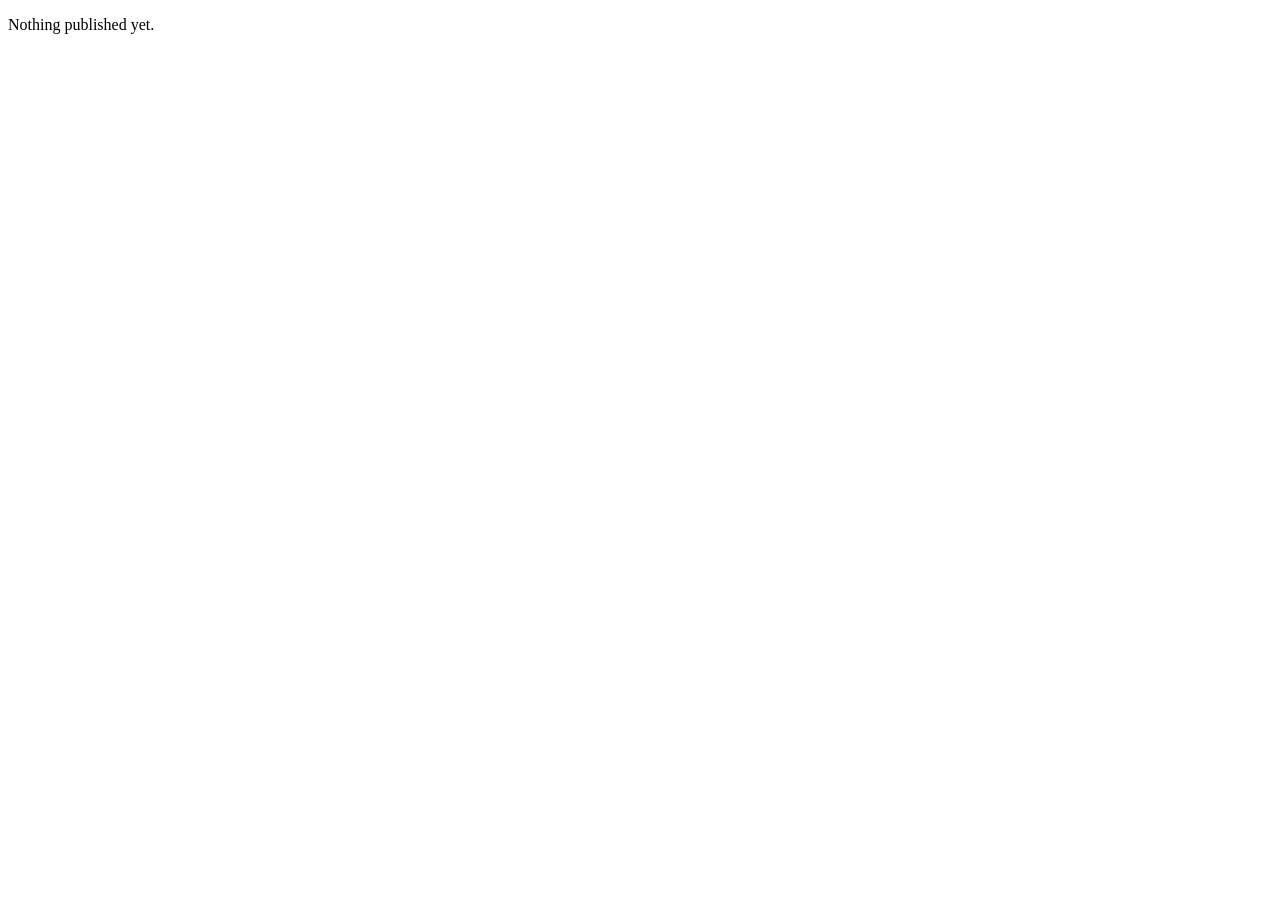
==== index.html @ 8b1a0394 "Initial placeholder" ====
<!doctype html><html lang="en"><head><meta charset="utf-8"><meta name="robots" content="noindex, nofollow"><meta name="viewport" content="width=device-width,initial-scale=1"><title>Design</title></head><body><p>Nothing published yet.</p></body></html>
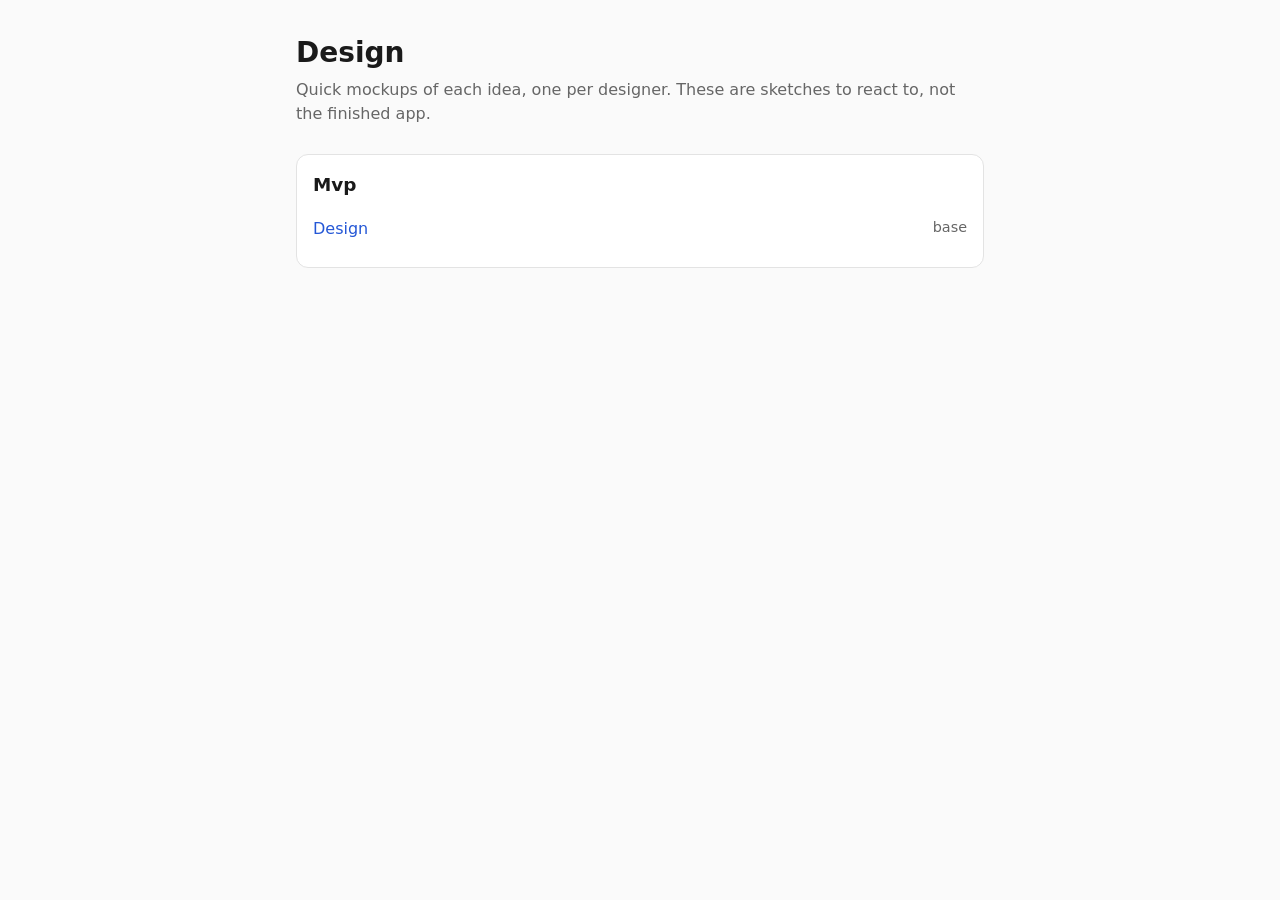
==== commit 6ae1e1b1: "Publish design mockups Built from loop_app design branches at 2026-10-22T22:31:54Z" ====
--- a/index.html
+++ b/index.html
@@ -1 +1,37 @@
-<!doctype html><html lang="en"><head><meta charset="utf-8"><meta name="robots" content="noindex, nofollow"><meta name="viewport" content="width=device-width,initial-scale=1"><title>Design</title></head><body><p>Nothing published yet.</p></body></html>
+<!doctype html>
+<html lang="en">
+<head>
+<meta name="robots" content="noindex, nofollow">
+<meta charset="utf-8">
+<meta name="viewport" content="width=device-width, initial-scale=1">
+<title>Design</title>
+<style>
+  :root { color-scheme: light dark; --fg: #1a1a1a; --muted: #666; --bg: #fafafa; --card: #fff; --line: #e3e3e3; --accent: #2457d6; }
+  @media (prefers-color-scheme: dark) { :root { --fg: #ececec; --muted: #9a9a9a; --bg: #111; --card: #1b1b1b; --line: #2c2c2c; --accent: #7aa2ff; } }
+  * { box-sizing: border-box; }
+  body { margin: 0; font: 16px/1.5 system-ui, -apple-system, sans-serif; color: var(--fg); background: var(--bg); }
+  main { max-width: 720px; margin: 0 auto; padding: 32px 16px 64px; }
+  h1 { font-size: 1.75rem; margin: 0 0 4px; }
+  .lede { color: var(--muted); margin: 0 0 28px; }
+  section { background: var(--card); border: 1px solid var(--line); border-radius: 12px; padding: 16px; margin-bottom: 16px; }
+  h2 { font-size: 1.15rem; margin: 0 0 8px; }
+  ul { list-style: none; padding: 0; margin: 0; }
+  li + li { border-top: 1px solid var(--line); }
+  a { display: flex; justify-content: space-between; gap: 12px; padding: 10px 0; color: var(--accent); text-decoration: none; }
+  .who { color: var(--muted); font-size: 0.9rem; white-space: nowrap; }
+  .empty { color: var(--muted); }
+</style>
+</head>
+<body>
+<main>
+<h1>Design</h1>
+<p class="lede">Quick mockups of each idea, one per designer. These are sketches to react to, not the finished app.</p>
+<section>
+<h2>Mvp</h2>
+<ul>
+<li><a href="ideas/mvp/base/"><span>Design</span><span class="who">base</span></a></li>
+</ul>
+</section>
+</main>
+</body>
+</html>
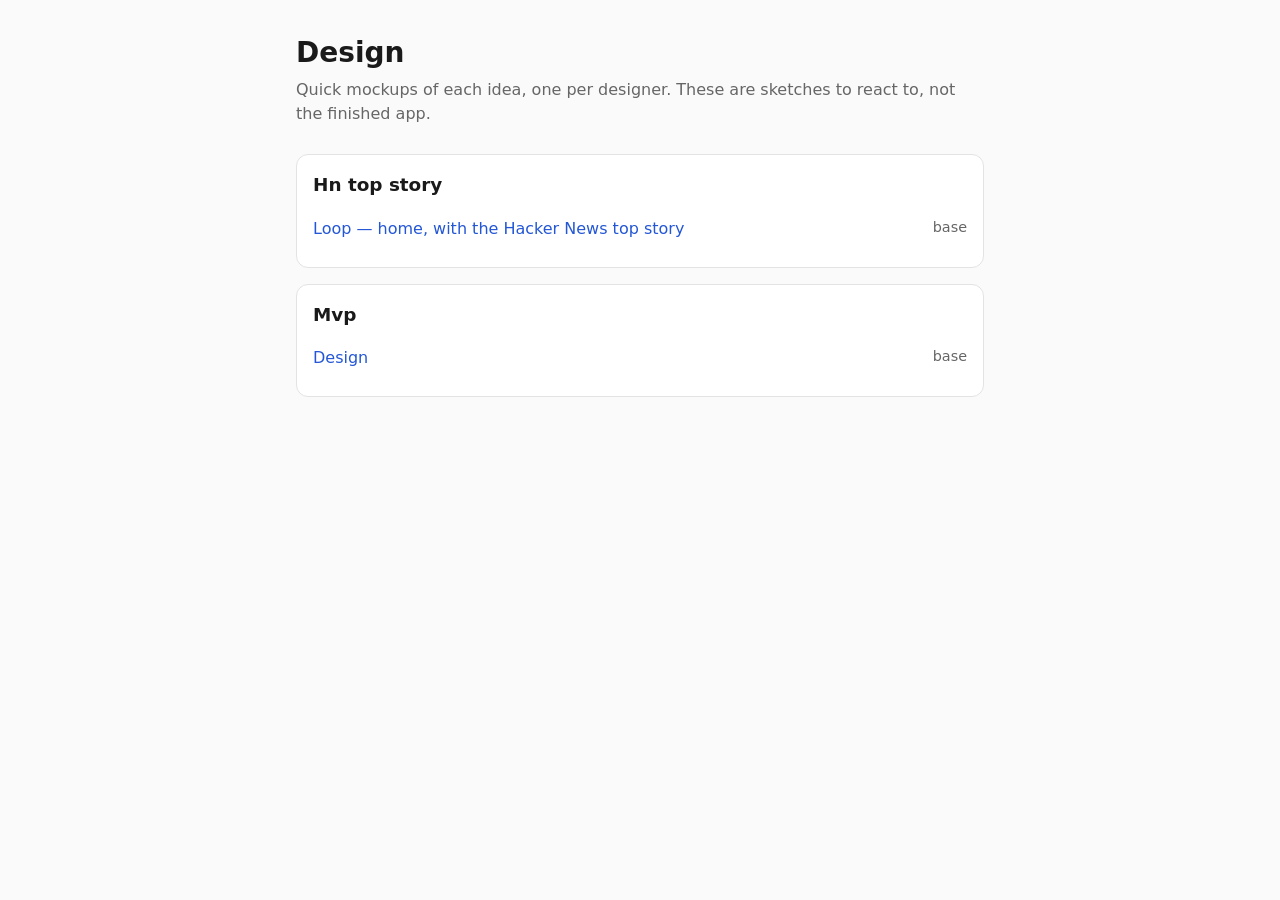
==== commit 2327786e: "Publish design mockups Built from loop_app design branches at 2026-10-22T22:50:28Z" ====
--- a/index.html
+++ b/index.html
@@ -27,6 +27,12 @@
 <h1>Design</h1>
 <p class="lede">Quick mockups of each idea, one per designer. These are sketches to react to, not the finished app.</p>
 <section>
+<h2>Hn top story</h2>
+<ul>
+<li><a href="ideas/hn_top_story/base/"><span>Loop — home, with the Hacker News top story</span><span class="who">base</span></a></li>
+</ul>
+</section>
+<section>
 <h2>Mvp</h2>
 <ul>
 <li><a href="ideas/mvp/base/"><span>Design</span><span class="who">base</span></a></li>
